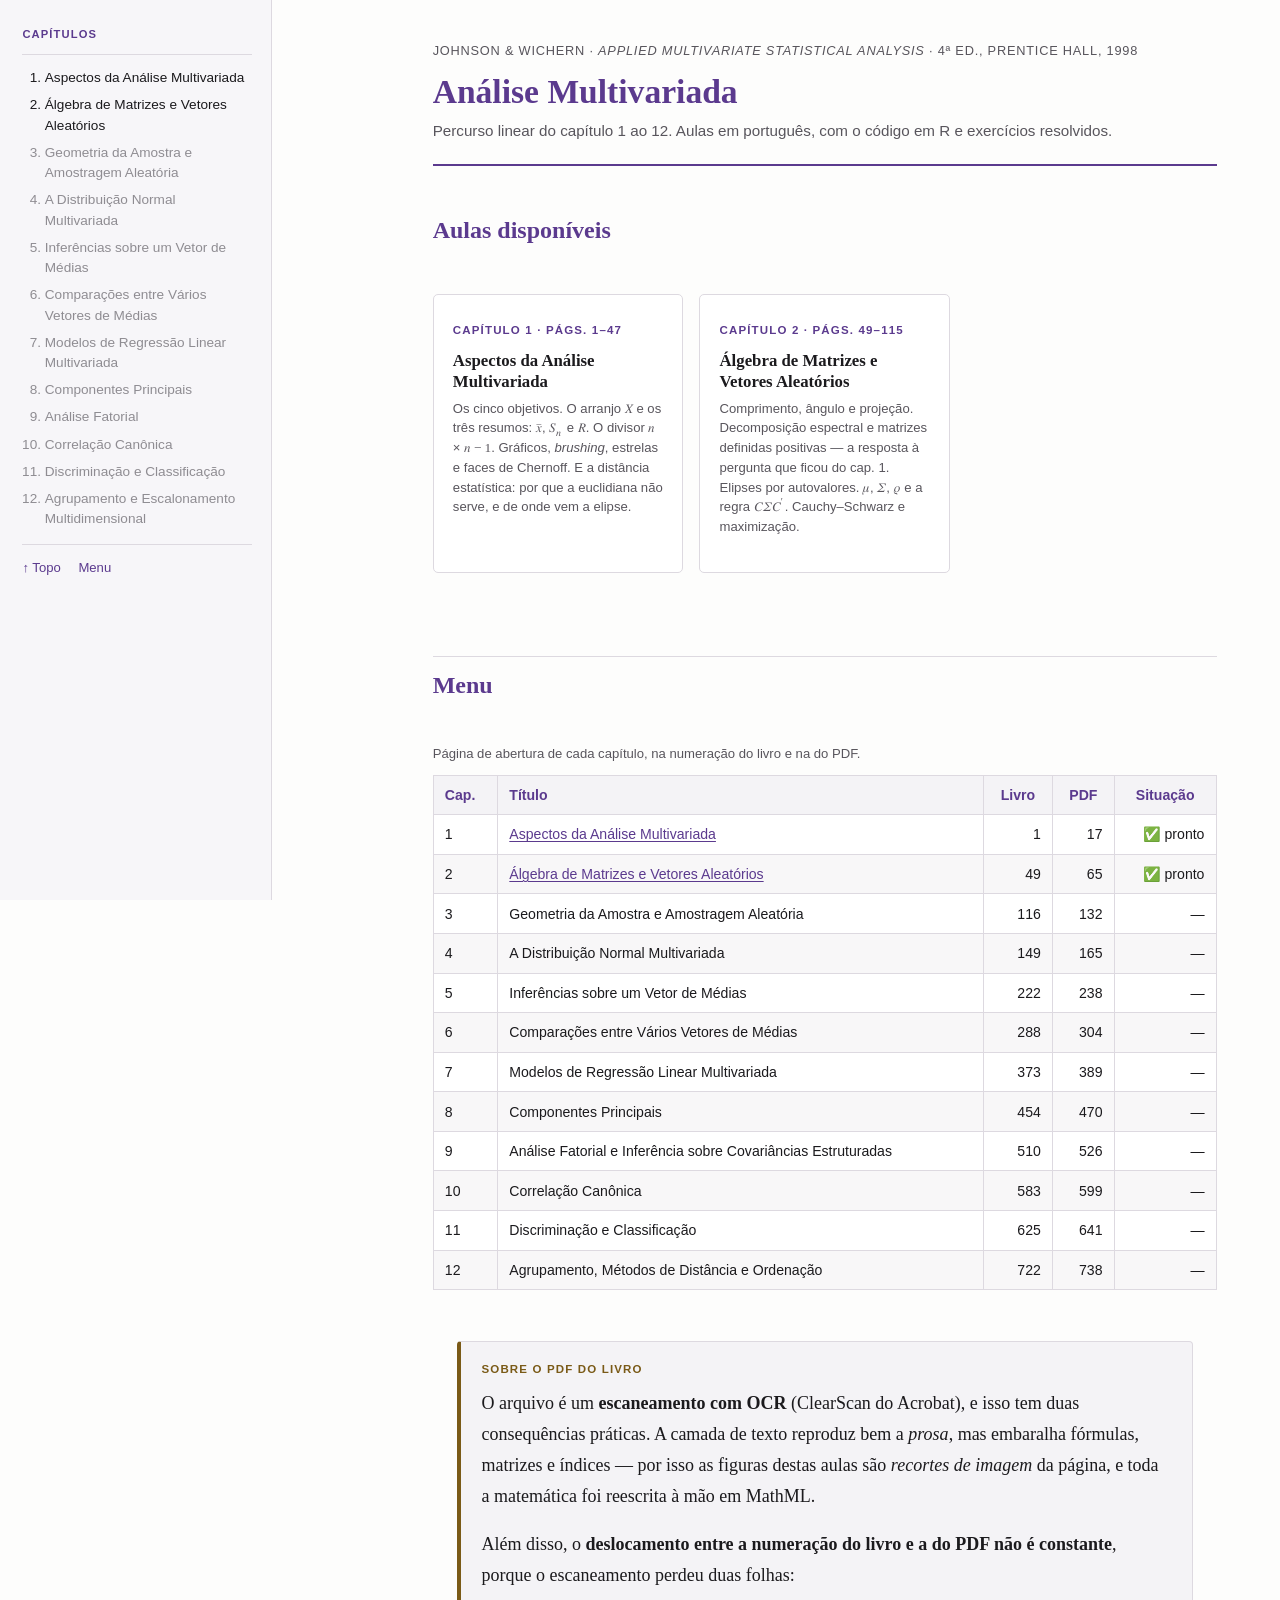
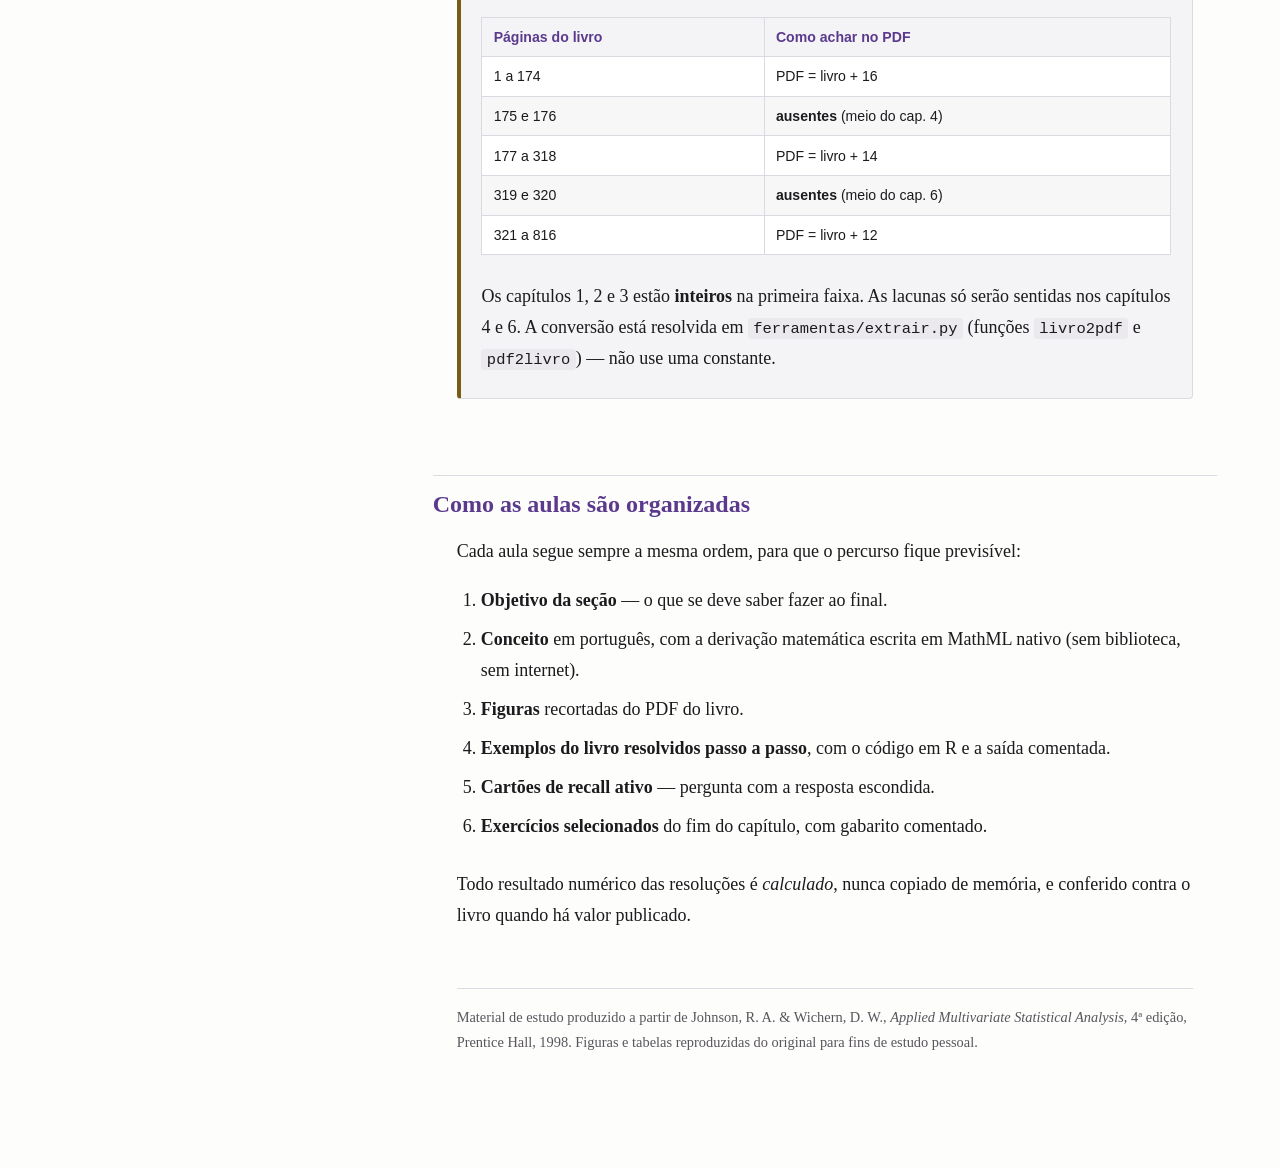
==== estudo/index.html @ 69a0a430 "Caderno de estudo de Análise Multivariada: capítulos 1 e 2 Johnson & Wichern, Applied Multivariate S" ====
<!DOCTYPE html>
<html lang="pt-BR">
<head>
<meta charset="utf-8">
<meta name="viewport" content="width=device-width, initial-scale=1">
<!-- Caderno de estudo pessoal: reproduz figuras de obra protegida
     (Johnson & Wichern, Prentice Hall) para uso próprio. Fora dos buscadores. -->
<meta name="robots" content="noindex, nofollow">
<title>Análise Multivariada — percurso de estudo</title>
<link rel="stylesheet" href="assets/tema.css?v=1">
<link rel="stylesheet" href="assets/estilo.css?v=1">
</head>
<body>

<details class="menu-lateral" open>
  <summary>Capítulos</summary>
  <nav class="painel">
    <p class="painel-titulo">Capítulos</p>
    <ol>
      <li><a href="cap01/01-00-aspectos-da-analise-multivariada.html">Aspectos da Análise Multivariada</a></li>
      <li><a href="cap02/02-00-algebra-de-matrizes-e-vetores-aleatorios.html">Álgebra de Matrizes e Vetores Aleatórios</a></li>
      <li class="adiante">Geometria da Amostra e Amostragem Aleatória</li>
      <li class="adiante">A Distribuição Normal Multivariada</li>
      <li class="adiante">Inferências sobre um Vetor de Médias</li>
      <li class="adiante">Comparações entre Vários Vetores de Médias</li>
      <li class="adiante">Modelos de Regressão Linear Multivariada</li>
      <li class="adiante">Componentes Principais</li>
      <li class="adiante">Análise Fatorial</li>
      <li class="adiante">Correlação Canônica</li>
      <li class="adiante">Discriminação e Classificação</li>
      <li class="adiante">Agrupamento e Escalonamento Multidimensional</li>
    </ol>
    <p class="extras">
      <a href="#topo">↑ Topo</a>
      <a href="#menu">Menu</a>
    </p>
  </nav>
</details>

<div class="pagina" id="topo">

<header class="topo">
  <p class="migalha">Johnson &amp; Wichern · <em>Applied Multivariate Statistical Analysis</em> · 4ª ed., Prentice Hall, 1998</p>
  <h1>Análise Multivariada</h1>
  <p class="subtitulo">Percurso linear do capítulo 1 ao 12. Aulas em português, com o código em R e exercícios resolvidos.</p>
</header>


<h2>Aulas disponíveis</h2>

<div class="cartoes">

  <a class="cartao" href="cap01/01-00-aspectos-da-analise-multivariada.html">
    <span class="cap">Capítulo 1 · págs. 1–47</span>
    <p class="tit">Aspectos da Análise Multivariada</p>
    <p class="desc">Os cinco objetivos. O arranjo <math><mi>X</mi></math> e os três resumos: <math><mover><mi>x</mi><mo>¯</mo></mover></math>, <math><msub><mi>S</mi><mi>n</mi></msub></math> e <math><mi>R</mi></math>. O divisor <math><mi>n</mi></math> × <math><mi>n</mi><mo>−</mo><mn>1</mn></math>. Gráficos, <em class="en">brushing</em>, estrelas e faces de Chernoff. E a distância estatística: por que a euclidiana não serve, e de onde vem a elipse.</p>
  </a>

  <a class="cartao" href="cap02/02-00-algebra-de-matrizes-e-vetores-aleatorios.html">
    <span class="cap">Capítulo 2 · págs. 49–115</span>
    <p class="tit">Álgebra de Matrizes e Vetores Aleatórios</p>
    <p class="desc">Comprimento, ângulo e projeção. Decomposição espectral e matrizes definidas positivas — a resposta à pergunta que ficou do cap. 1. Elipses por autovalores. <math><mi mathvariant="bold">μ</mi></math>, <math><mi mathvariant="bold">Σ</mi></math>, <math><mi mathvariant="bold">ρ</mi></math> e a regra <math><mi>C</mi><mi mathvariant="bold">Σ</mi><msup><mi>C</mi><mo>′</mo></msup></math>. Cauchy–Schwarz e maximização.</p>
  </a>

</div>

<h2 id="menu">Menu</h2>

<div class="rolagem">
<table>
  <caption>Página de abertura de cada capítulo, na numeração do livro e na do PDF.</caption>
  <thead>
    <tr><th>Cap.</th><th class="txt">Título</th><th>Livro</th><th>PDF</th><th>Situação</th></tr>
  </thead>
  <tbody>
    <tr><td>1</td><td class="txt"><a href="cap01/01-00-aspectos-da-analise-multivariada.html">Aspectos da Análise Multivariada</a></td><td>1</td><td>17</td><td>✅ pronto</td></tr>
    <tr><td>2</td><td class="txt"><a href="cap02/02-00-algebra-de-matrizes-e-vetores-aleatorios.html">Álgebra de Matrizes e Vetores Aleatórios</a></td><td>49</td><td>65</td><td>✅ pronto</td></tr>
    <tr><td>3</td><td class="txt">Geometria da Amostra e Amostragem Aleatória</td><td>116</td><td>132</td><td>—</td></tr>
    <tr><td>4</td><td class="txt">A Distribuição Normal Multivariada</td><td>149</td><td>165</td><td>—</td></tr>
    <tr><td>5</td><td class="txt">Inferências sobre um Vetor de Médias</td><td>222</td><td>238</td><td>—</td></tr>
    <tr><td>6</td><td class="txt">Comparações entre Vários Vetores de Médias</td><td>288</td><td>304</td><td>—</td></tr>
    <tr><td>7</td><td class="txt">Modelos de Regressão Linear Multivariada</td><td>373</td><td>389</td><td>—</td></tr>
    <tr><td>8</td><td class="txt">Componentes Principais</td><td>454</td><td>470</td><td>—</td></tr>
    <tr><td>9</td><td class="txt">Análise Fatorial e Inferência sobre Covariâncias Estruturadas</td><td>510</td><td>526</td><td>—</td></tr>
    <tr><td>10</td><td class="txt">Correlação Canônica</td><td>583</td><td>599</td><td>—</td></tr>
    <tr><td>11</td><td class="txt">Discriminação e Classificação</td><td>625</td><td>641</td><td>—</td></tr>
    <tr><td>12</td><td class="txt">Agrupamento, Métodos de Distância e Ordenação</td><td>722</td><td>738</td><td>—</td></tr>
  </tbody>
</table>
</div>

<div class="caixa aviso">
  <span class="rotulo">Sobre o PDF do livro</span>
  <p>O arquivo é um <strong>escaneamento com OCR</strong> (ClearScan do Acrobat), e isso tem duas consequências práticas. A camada de texto reproduz bem a <em>prosa</em>, mas embaralha fórmulas, matrizes e índices — por isso as figuras destas aulas são <em>recortes de imagem</em> da página, e toda a matemática foi reescrita à mão em MathML.</p>
  <p>Além disso, o <strong>deslocamento entre a numeração do livro e a do PDF não é constante</strong>, porque o escaneamento perdeu duas folhas:</p>
  <div class="rolagem">
  <table>
    <thead><tr><th class="txt">Páginas do livro</th><th class="txt">Como achar no PDF</th></tr></thead>
    <tbody>
      <tr><td class="txt">1 a 174</td><td class="txt">PDF = livro + 16</td></tr>
      <tr><td class="txt">175 e 176</td><td class="txt"><strong>ausentes</strong> (meio do cap. 4)</td></tr>
      <tr><td class="txt">177 a 318</td><td class="txt">PDF = livro + 14</td></tr>
      <tr><td class="txt">319 e 320</td><td class="txt"><strong>ausentes</strong> (meio do cap. 6)</td></tr>
      <tr><td class="txt">321 a 816</td><td class="txt">PDF = livro + 12</td></tr>
    </tbody>
  </table>
  </div>
  <p>Os capítulos 1, 2 e 3 estão <strong>inteiros</strong> na primeira faixa. As lacunas só serão sentidas nos capítulos 4 e 6. A conversão está resolvida em <code>ferramentas/extrair.py</code> (funções <code>livro2pdf</code> e <code>pdf2livro</code>) — não use uma constante.</p>
</div>

<h2>Como as aulas são organizadas</h2>

<p>Cada aula segue sempre a mesma ordem, para que o percurso fique previsível:</p>

<ol>
  <li><strong>Objetivo da seção</strong> — o que se deve saber fazer ao final.</li>
  <li><strong>Conceito</strong> em português, com a derivação matemática escrita em MathML nativo (sem biblioteca, sem internet).</li>
  <li><strong>Figuras</strong> recortadas do PDF do livro.</li>
  <li><strong>Exemplos do livro resolvidos passo a passo</strong>, com o código em R e a saída comentada.</li>
  <li><strong>Cartões de recall ativo</strong> — pergunta com a resposta escondida.</li>
  <li><strong>Exercícios selecionados</strong> do fim do capítulo, com gabarito comentado.</li>
</ol>

<p>Todo resultado numérico das resoluções é <em>calculado</em>, nunca copiado de memória, e conferido contra o livro quando há valor publicado.</p>


<div class="nota">
  <p>Material de estudo produzido a partir de Johnson, R. A. &amp; Wichern, D. W., <em>Applied Multivariate Statistical Analysis</em>, 4ª edição, Prentice Hall, 1998. Figuras e tabelas reproduzidas do original para fins de estudo pessoal.</p>
</div>

</div>
<script>
/* Em tela larga a barra lateral fica sempre aberta (o CSS esconde o
   alternador). Abaixo de 62rem ela vira aba: aí começa fechada e fecha
   sozinha ao escolher um link. Nada aqui depende de rede ou biblioteca —
   sem JavaScript a barra apenas fica sempre aberta, que é o estado bom. */
(function () {
  var menu = document.querySelector(".menu-lateral");
  if (!menu) return;

  /* Seções com subtópicos: clicar no título abre a lista e segue o link.
     Só ABRE — para fechar, clique na setinha. É preciso fazer à mão porque
     o navegador dá prioridade ao <a> e não alterna o <details> sozinho.
     Sem JavaScript a setinha continua abrindo e fechando normalmente. */
  menu.querySelectorAll("details.sub > summary > a").forEach(function (a) {
    a.addEventListener("click", function () {
      var d = a.closest("details.sub");
      if (d) d.open = true;
    });
  });

  if (!window.matchMedia) return;
  var estreito = window.matchMedia("(max-width: 62rem)");
  function ajustar() { menu.open = !estreito.matches; }
  ajustar();
  estreito.addEventListener("change", ajustar);
  menu.querySelectorAll(".painel a").forEach(function (a) {
    a.addEventListener("click", function () {
      if (estreito.matches) menu.open = false;
    });
  });
})();
</script>
</body>
</html>
---- estudo/assets/tema.css ----
/* ==========================================================================
   MULTI — tema "roxo-ametista"
   --------------------------------------------------------------------------
   Este arquivo é a ÚNICA fonte de cores, fontes e medidas do projeto.
   `estilo.css` cuida só de estrutura e nunca traz cor literal — sempre
   var(--…) declarada aqui. (Única exceção: a regra @media print, que força
   fundo branco porque papel é branco.)

   REGRA DO TEMA: as superfícies são neutras. O roxo (e as outras cores
   semânticas) aparece só em TIPOGRAFIA e em FILETES — títulos, links,
   rótulos, bordas de destaque. Nenhum fundo tingido de cor.

   Para trocar de tema:
     1. copie este arquivo para assets/temas/<nome>.css
     2. mude os valores lá
     3. troque o href do primeiro <link> das páginas para o novo arquivo
   Nenhuma outra alteração é necessária: estilo.css continua igual.
   ========================================================================== */

:root {
  /* ---- superfícies: cinzas neutros, sem tingimento ---- */
  --fundo:        #fdfdfc;
  --fundo-caixa:  #ffffff;
  --fundo-suave:  #f4f3f6;   /* caixas, cabeçalho de tabela, hover */
  --texto:        #1b1a1d;
  --texto-fraco:  #58555c;
  --linha:        #ddd9e0;

  /* ---- cores semânticas: SÓ em texto e filetes ---- */
  --realce:       #5b3a8e;   /* roxo-ametista — h1, h2, links e destaques */
  --realce-2:     #6c48a3;   /* roxo médio — h3 (subtópicos) */
  --realce-3:     #7c62a0;   /* lavanda-fosco — h4 (rótulos de sub-bloco) */
  --azul:         #1c5566;   /* petróleo — definições e saída do R */
  --verde:        #55771f;   /* verde-oliva — código R / respostas */
  --ambar:        #7a5a17;   /* avisos e armadilhas */

  /* ---- cores de peças específicas ---- */
  --menu-fundo:   #f7f6f9;   /* barra lateral fixa */
  --menu-texto:   #ffffff;   /* texto sobre o alternador do menu (fundo --realce) */
  --fundo-figura: #ffffff;   /* recortes do PDF são digitalizações em branco */

  /* ---- tipografia ---- */
  --serif:  Georgia, "Iowan Old Style", "Palatino Linotype", Palatino, serif;
  --sans:   "Segoe UI", -apple-system, Roboto, "Helvetica Neue", Arial, sans-serif;
  --mono:   "Cascadia Mono", Consolas, "SF Mono", "Liberation Mono", monospace;
  --corpo-tamanho: 18px;
  --corpo-altura:  1.72;

  /* ---- medidas da grade (ver estilo.css) ---- */
  --largura-leitura: 46rem;   /* coluna de prosa */
  --largura-sangria: 10rem;   /* quanto figuras/tabelas avançam para cada lado */
  --largura-menu:    17rem;   /* barra lateral fixa, sempre aberta */
  --desloca-texto:   4.5rem;  /* quanto o bloco de conteúdo anda para a direita
                                 além da barra lateral. Aumente para afastar
                                 mais o texto do menu; 0 = centrado na sobra. */

  /* ---- figuras ---- */
  --figura-largura: 34rem;    /* teto de largura dos recortes do livro */
  --figura-altura:  52vh;     /* teto de altura, para nenhuma figura dominar a tela */
}

@media (prefers-color-scheme: dark) {
  :root {
    --fundo:        #161517;
    --fundo-caixa:  #1e1d21;
    --fundo-suave:  #262429;
    --texto:        #e6e4e8;
    --texto-fraco:  #a3a0a7;
    --linha:        #37343c;
    --realce:       #bfa3e8;
    --realce-2:     #b295e2;
    --realce-3:     #b0a2c8;
    --azul:         #7fc0d4;
    --verde:        #a9c86a;
    --ambar:        #d9b968;
    --menu-fundo:   #1b1a1e;
    --menu-texto:   #161517;   /* o realce clareia no escuro: texto escuro sobre ele */
    /* --fundo-figura continua branco: as figuras vêm do PDF com fundo branco */
  }
}
---- estudo/assets/estilo.css ----
/* ==========================================================================
   MULTI — Johnson & Wichern, Applied Multivariate Statistical Analysis (4ª ed.)
   Estrutura e layout das páginas de estudo. Offline, sem dependências.

   Cores, fontes e medidas NÃO ficam aqui: estão em `tema.css`, que precisa
   ser carregado antes deste arquivo. Ao acrescentar regras, use sempre
   var(--…) — nunca uma cor literal — para que trocar de tema continue
   sendo trocar um único <link>.
   ========================================================================== */

* { box-sizing: border-box; }

html { scroll-behavior: smooth; }

body {
  margin: 0;
  background: var(--fundo);
  color: var(--texto);
  font-family: var(--serif);
  font-size: var(--corpo-tamanho);
  line-height: var(--corpo-altura);
  -webkit-text-size-adjust: 100%;
}

/* --------------------------------------------------------------- layout --
   Grade de "quebra de coluna": a prosa fica numa largura confortável de
   leitura, mas figuras, tabelas, código e exercícios avançam para as bordas.
   -------------------------------------------------------------------- */

/* Os sufixos -start/-end são obrigatórios: só com eles o atalho
   `grid-column: texto` resolve para texto-start / texto-end. */
.pagina {
  display: grid;
  grid-template-columns:
    /* barra lateral + o deslocamento do conteúdo para a direita */
    [borda-start] calc(var(--largura-menu) + var(--desloca-texto))
    minmax(1.25rem, 1fr)
    [larga-start] minmax(0, var(--largura-sangria))
    [texto-start] minmax(0, var(--largura-leitura)) [texto-end]
    minmax(0, var(--largura-sangria)) [larga-end]
    minmax(1.25rem, 1fr) [borda-end];
  padding: 2.5rem 0 6rem;
}

/* tudo cai na coluna de texto por padrão… */
.pagina > * { grid-column: texto; }

/* …e estes elementos avançam para as bordas.
   Os títulos entram na lista de propósito: assim todos nascem na mesma
   margem esquerda das figuras, tabelas e código, e o filete de cima do h2
   atravessa a página inteira em vez de parar na largura da prosa.
   (h4 fica de fora: é rótulo curto colado no parágrafo que vem logo abaixo.) */
.pagina > .topo,
.pagina > h2,
.pagina > h3,
.pagina > figure,
.pagina > .rolagem,
.pagina > pre,
.pagina > .cartoes,
.pagina > .exercicio,
.pagina > .nav-rodape { grid-column: larga; }

/* Dentro do exercício, a mesma ideia em miniatura: prosa e equações numa
   coluna de leitura; código e tabelas ocupando a caixa inteira. */
.exercicio {
  display: grid;
  grid-template-columns:
    [ex-larga-start ex-texto-start] minmax(0, var(--largura-leitura)) [ex-texto-end]
    minmax(0, 1fr) [ex-larga-end];
}

.exercicio > * { grid-column: ex-texto; }
.exercicio > pre,
.exercicio > .rolagem,
.exercicio > .caixa { grid-column: ex-larga; }

.recall .resposta { max-width: 54rem; }

/* Faixa intermediária: cabe a barra lateral, mas não a sangria inteira.
   A grade reparte o espaço igualmente entre as três colunas centrais, então
   sem este ajuste as duas sangrias de 10rem espremiam a prosa (46rem viravam
   ~30rem numa tela de 1366px). Aqui a sangria encolhe para 1.5rem e a coluna
   de leitura fica inteira. */
@media (min-width: 62.0625rem) and (max-width: 88rem) {
  .pagina {
    grid-template-columns:
      [borda-start] calc(var(--largura-menu) + var(--desloca-texto))
      minmax(0, 1.4fr)                      /* sobra maior à esquerda… */
      [larga-start] minmax(0, 1.5rem)
      [texto-start] minmax(0, var(--largura-leitura)) [texto-end]
      minmax(0, 1.5rem) [larga-end]
      minmax(1.25rem, 1fr) [borda-end];     /* …do que à direita */
  }
}

/* Abaixo de 62rem não cabe barra lateral fixa: a página vira uma coluna só e
   o menu volta a ser a aba que abre e fecha (ver bloco do menu abaixo). */
@media (max-width: 62rem) {
  .pagina {
    grid-template-columns: [borda-start larga-start texto-start] minmax(0, 1fr) [texto-end larga-end borda-end];
    padding: 2rem 1.25rem 4rem 3.25rem;   /* a esquerda é da aba lateral */
  }
  .exercicio { display: block; }
}

/* ------------------------------------------------------- barra lateral --
   Em tela larga é uma coluna fixa, sempre aberta, ocupando a altura inteira:
   o índice fica sempre à vista. Abaixo de 62rem ela encolhe de volta para a
   aba vertical que abre e fecha, porque não há espaço para as duas coisas.

   O elemento continua sendo um <details open>: sem JavaScript a barra
   simplesmente já vem aberta, que é o estado desejado.
   -------------------------------------------------------------------- */

.menu-lateral {
  position: fixed;
  left: 0;
  top: 0;
  bottom: 0;
  width: var(--largura-menu);
  z-index: 200;
  background: var(--menu-fundo);
  border-right: 1px solid var(--linha);
  overflow-y: auto;
  overscroll-behavior: contain;
}

/* Em tela larga não há o que alternar: a barra vive aberta. */
.menu-lateral > summary { display: none; }

.menu-lateral .painel {
  padding: 1.6rem 1.2rem 2rem 1.4rem;
  font-family: var(--sans);
  font-size: 0.85rem;
  line-height: 1.5;
}

.painel .painel-titulo {
  font-size: 0.7rem;
  font-weight: 700;
  letter-spacing: 0.1em;
  text-transform: uppercase;
  color: var(--realce);
  margin: 0 0 0.85rem;
  padding-bottom: 0.7rem;
  border-bottom: 1px solid var(--linha);
}

.painel ol { margin: 0; padding-left: 1.4rem; }
.painel li { margin-bottom: 0.42rem; }

.painel a {
  color: var(--texto);
  text-decoration: none;
  border-bottom: 1px solid transparent;
}

.painel a:hover {
  color: var(--realce);
  border-bottom-color: var(--realce);
}

/* Capítulos ainda não escritos: aparecem na lista, mas apagados e sem link. */
.painel .adiante { color: var(--texto-fraco); opacity: 0.65; }

/* ---- seções com subtópicos ----
   `<details class="sub">` dentro do <li>: nasce fechado e só abre quando o
   usuário clica. Clicar no título abre a lista E salta para a seção — as
   duas coisas, sem JavaScript nenhum. */
.painel details.sub > summary {
  list-style: none;
  cursor: pointer;
  display: flex;
  gap: 0.35rem;
  align-items: baseline;
}

.painel details.sub > summary::-webkit-details-marker { display: none; }
.painel details.sub > summary::marker { content: ""; }

.painel details.sub > summary::before {
  content: "▸";
  color: var(--realce);
  font-size: 0.72em;
  flex: 0 0 auto;
  line-height: 1.7;
}

.painel details.sub[open] > summary::before { content: "▾"; }
.painel details.sub > summary:hover::before { color: var(--realce-2); }

.painel .subitens {
  list-style: none;
  margin: 0.4rem 0 0.55rem;
  padding-left: 0.85rem;
  margin-left: 0.15rem;
  border-left: 1px solid var(--linha);
  font-size: 0.94em;
}

.painel .subitens li { margin-bottom: 0.32rem; }
.painel .subitens a { color: var(--texto-fraco); }
.painel .subitens a:hover { color: var(--realce); border-bottom-color: var(--realce); }
.painel .subitens math { font-size: 1em; }

.painel .extras {
  margin: 0.9rem 0 0;
  padding-top: 0.8rem;
  border-top: 1px solid var(--linha);
  display: flex;
  flex-wrap: wrap;
  gap: 0.5rem 1.1rem;
  font-size: 0.82rem;
}

.painel .extras a { color: var(--realce); }

/* ---- tela estreita: volta a ser a aba que abre e fecha ---- */
@media (max-width: 62rem) {
  .menu-lateral {
    top: 50%;
    bottom: auto;
    width: auto;
    transform: translateY(-50%);
    background: none;
    border-right: none;
    overflow: visible;
  }

  .menu-lateral > summary {
    display: block;
    list-style: none;
    cursor: pointer;
    writing-mode: vertical-rl;
    text-orientation: mixed;
    background: var(--realce);
    color: var(--menu-texto);
    font-family: var(--sans);
    font-size: 0.74rem;
    font-weight: 700;
    letter-spacing: 0.14em;
    text-transform: uppercase;
    padding: 1.3rem 0.6rem;
    border-radius: 0 8px 8px 0;
    box-shadow: 0 2px 14px rgb(0 0 0 / 22%);
    user-select: none;
    transition: padding 0.12s, filter 0.12s;
  }

  .menu-lateral > summary::-webkit-details-marker { display: none; }
  .menu-lateral > summary::marker { content: ""; }
  .menu-lateral > summary:hover { filter: brightness(1.15); padding-right: 0.85rem; }
  .menu-lateral > summary:focus-visible { outline: 2px solid var(--texto); outline-offset: 3px; }
  .menu-lateral > summary::before { content: "☰  "; letter-spacing: 0; }
  .menu-lateral[open] > summary::before { content: "✕  "; }

  .menu-lateral .painel {
    position: absolute;
    left: 100%;
    top: 50%;
    transform: translateY(-50%);
    width: min(23rem, calc(100vw - 4.5rem));
    max-height: 84vh;
    overflow-y: auto;
    overscroll-behavior: contain;
    background: var(--fundo-caixa);
    border: 1px solid var(--linha);
    border-left: none;
    border-radius: 0 10px 10px 0;
    box-shadow: 0 8px 36px rgb(0 0 0 / 28%);
    padding: 1.1rem 1.3rem 1.2rem;
  }
}

@media (max-width: 34rem) {
  .menu-lateral > summary { padding: 1rem 0.5rem; font-size: 0.68rem; }
  .menu-lateral .painel { font-size: 0.85rem; padding: 1rem; }
}

@media print { .menu-lateral { display: none; } }

/* ----------------------------------------------------------- cabeçalho -- */

.topo {
  border-bottom: 2px solid var(--realce);
  padding-bottom: 1.2rem;
  margin-bottom: 1.7rem;   /* curto de propósito: a abertura encosta no título */
}

.migalha {
  font-family: var(--sans);
  font-size: 0.8rem;
  letter-spacing: 0.06em;
  text-transform: uppercase;
  color: var(--texto-fraco);
  margin: 0 0 0.6rem;
}

.migalha a { color: inherit; }

h1 {
  font-size: 2.1rem;
  line-height: 1.2;
  margin: 0 0 0.4rem;
  color: var(--realce);
  font-weight: 700;
}

.subtitulo {
  font-family: var(--sans);
  font-size: 0.95rem;
  color: var(--texto-fraco);
  margin: 0;
}

h2 {
  font-size: 1.5rem;
  margin: 3.2rem 0 1rem;
  padding-top: 0.8rem;
  border-top: 1px solid var(--linha);
  color: var(--realce);
  line-height: 1.3;
}

/* h2 logo depois do cabeçalho (o primeiro título do index): sem filete —
   o traço do .topo já está ali em cima e dois seguidos ficam pesados. */
.pagina > .topo + h2 {
  border-top: none;
  padding-top: 0;
  margin-top: 1.4rem;
}

/* h3 e h4 seguem o h2 na família do roxo, um tom mais claro a cada nível —
   a hierarquia se lê pela cor além do tamanho. */
h3 {
  font-size: 1.18rem;
  margin: 2.2rem 0 0.7rem;
  color: var(--realce-2);
  font-weight: 700;
}

h4 {
  font-family: var(--sans);
  font-size: 0.95rem;
  letter-spacing: 0.03em;
  margin: 1.6rem 0 0.5rem;
  color: var(--realce-3);
  text-transform: uppercase;
}

p { margin: 0 0 1.1rem; }

a { color: var(--realce); text-decoration-thickness: 1px; text-underline-offset: 2px; }

strong { font-weight: 700; }

em.en {
  font-style: italic;
  color: var(--texto-fraco);
}

ul, ol { margin: 0 0 1.2rem; padding-left: 1.5rem; }
li { margin-bottom: 0.5rem; }

/* --------------------------------------------------------------- caixas -- */

/* Fundo neutro para todas: quem carrega a semântica é o filete da esquerda e
   a cor do rótulo, nunca o fundo (ver a regra do tema em tema.css). */
.caixa {
  background: var(--fundo-suave);
  border: 1px solid var(--linha);
  border-left: 4px solid var(--linha);
  border-radius: 4px;
  padding: 1.1rem 1.3rem 0.4rem;
  margin: 1.6rem 0;
}

.caixa > :first-child { margin-top: 0; }

.caixa .rotulo {
  font-family: var(--sans);
  font-size: 0.72rem;
  font-weight: 700;
  letter-spacing: 0.1em;
  text-transform: uppercase;
  display: block;
  margin-bottom: 0.5rem;
}

.objetivo   { border-left-color: var(--realce); }
.objetivo .rotulo { color: var(--realce); }

.definicao  { border-left-color: var(--azul); }
.definicao .rotulo { color: var(--azul); }

.aviso      { border-left-color: var(--ambar); }
.aviso .rotulo { color: var(--ambar); }

.pratica    { border-left-color: var(--verde); }
.pratica .rotulo { color: var(--verde); }

/* ---- abertura da aula ----
   O primeiro .objetivo vem logo depois do cabeçalho e é a continuação dele,
   não um cartão à parte: perde moldura e fundo, ganha um filete que desce do
   título. (O .objetivo do meio da página — a síntese do cap. 2 — continua
   sendo cartão, porque ali ele é mesmo um bloco isolado.) */
/* Ocupa a coluna larga para o filete nascer exatamente onde termina, à
   esquerda, o traço do cabeçalho — os dois formam um canto. Os tópicos ficam
   colados no filete e usam a largura toda, para caber um por linha. */
.pagina > .topo + .objetivo {
  grid-column: larga;
  background: none;
  border: none;
  border-left: 2px solid var(--realce);
  border-radius: 0;
  margin: 0 0 3.2rem;
  padding: 0.1rem 0 0.1rem 1.3rem;
}

.pagina > .topo + .objetivo .rotulo {
  font-size: 0.75rem;
  margin-bottom: 0.7rem;
}

/* Corpo menor que o da prosa: é o que faz cada objetivo caber numa linha só
   na largura cheia. Em tela estreita não cabe e volta a quebrar — é o certo,
   forçar `nowrap` só criaria rolagem horizontal na página inteira. */
.pagina > .topo + .objetivo ul {
  margin-bottom: 0;
  padding-left: 1.05rem;
  font-size: 0.88rem;
  line-height: 1.62;
}

.pagina > .topo + .objetivo li { margin-bottom: 0.3rem; }
.pagina > .topo + .objetivo li::marker { color: var(--realce); }

/* Na faixa intermediária a coluna larga é estreita (a sangria encolheu ali) e
   o objetivo mais longo voltava a quebrar. Como a abertura não tem
   borda do lado direito, deixá-la avançar até a margem não muda o desenho e
   segura um tópico por linha até por volta de 1270px.
   Precisa vir DEPOIS da regra base acima: mesma especificidade, quem estiver
   por último ganha — já perdi tempo com isso uma vez. */
@media (min-width: 62.0625rem) and (max-width: 88rem) {
  .pagina > .topo + .objetivo {
    grid-column: larga-start / borda-end;
    padding-right: 1.25rem;
  }
}

/* ----------------------------------------------------------- matemática -- */

math { font-size: 1.02em; }

math[display="block"] {
  display: block;
  width: max-content;          /* encolhe até o conteúdo, para as margens auto centrarem */
  max-width: 100%;             /* mas nunca estoura a coluna: aí rola no eixo x */
  margin: 1.4rem auto;
  overflow-x: auto;
  overflow-y: hidden;
}

.eq {
  display: flex;
  align-items: center;
  gap: 1rem;
  margin: 1.4rem 0;
}

/* o espaçador espelha a largura do número, para a equação ficar centrada na coluna */
.eq::before {
  content: "";
  flex: 0 0 4.5rem;
}

.eq math[display="block"] { margin: 0 auto; min-width: 0; flex: 1; }

.eq .num {
  font-family: var(--sans);
  font-size: 0.8rem;
  color: var(--texto-fraco);
  white-space: nowrap;
  flex: 0 0 4.5rem;
  text-align: right;
}

/* --------------------------------------------------------------- figuras -- */

figure {
  margin: 2rem 0;
  text-align: center;
}

/* Os dois tetos vêm do tema: --figura-largura segura a largura e
   --figura-altura impede que uma figura alta domine a tela. */
figure img {
  max-width: min(100%, var(--figura-largura));
  max-height: var(--figura-altura);
  width: auto;
  height: auto;
  border: 1px solid var(--linha);
  border-radius: 3px;
  background: var(--fundo-figura);
  padding: 0.6rem;
}

figcaption {
  font-family: var(--sans);
  font-size: 0.82rem;
  color: var(--texto-fraco);
  margin: 0.7rem auto 0;                 /* acompanha a imagem, que é centrada */
  max-width: min(100%, calc(var(--figura-largura) + 6rem));
  line-height: 1.5;
  text-align: left;
}

figcaption b { color: var(--texto); }

/* --------------------------------------------------------------- tabelas -- */

.rolagem { overflow-x: auto; margin: 1.6rem 0; }

table {
  border-collapse: collapse;
  width: 100%;
  font-family: var(--sans);
  font-size: 0.88rem;
  background: var(--fundo-caixa);
}

caption {
  font-family: var(--sans);
  font-size: 0.82rem;
  color: var(--texto-fraco);
  text-align: left;
  padding-bottom: 0.6rem;
}

th, td {
  border: 1px solid var(--linha);
  padding: 0.45rem 0.7rem;
  text-align: right;
}

th {
  background: var(--fundo-suave);
  color: var(--realce);
  font-weight: 700;
  text-align: center;
}

td:first-child, th:first-child { text-align: left; }

/* Coluna de texto no meio de uma tabela numérica: número alinha à direita,
   texto não. Marque a célula com class="txt". */
td.txt, th.txt { text-align: left; }

tbody tr:nth-child(even) td { background: color-mix(in srgb, var(--linha) 22%, transparent); }

/* ---------------------------------------------------------------- código -- */

pre {
  background: var(--fundo-caixa);
  border: 1px solid var(--linha);
  border-left: 4px solid var(--verde);
  border-radius: 4px;
  padding: 1rem 1.1rem;
  overflow-x: auto;
  font-family: var(--mono);
  font-size: 0.82rem;
  line-height: 1.6;
  margin: 1.4rem 0;
}

pre .cmt { color: var(--texto-fraco); font-style: italic; }
pre .out { color: var(--azul); }

code {
  font-family: var(--mono);
  font-size: 0.86em;
  background: color-mix(in srgb, var(--linha) 40%, transparent);
  padding: 0.1em 0.35em;
  border-radius: 3px;
}

pre code { background: none; padding: 0; font-size: inherit; }

/* ----------------------------------------------------- cartões de recall -- */

.recall {
  border: 1px solid var(--linha);
  border-radius: 4px;
  margin: 0.7rem 0;
  background: var(--fundo-caixa);
  overflow: hidden;
}

.recall > summary {
  cursor: pointer;
  padding: 0.85rem 1.1rem;
  font-family: var(--sans);
  font-size: 0.95rem;
  font-weight: 600;
  list-style: none;
  display: flex;
  gap: 0.7rem;
  align-items: baseline;
}

.recall > summary::-webkit-details-marker { display: none; }

.recall > summary::before {
  content: "?";
  font-weight: 700;
  color: var(--realce);
  flex: 0 0 auto;
}

.recall[open] > summary::before { content: "!"; color: var(--verde); }

.recall > summary:hover { background: var(--fundo-suave); }

.resposta {
  padding: 0.3rem 1.1rem 0.6rem 2.4rem;
  border-top: 1px solid var(--linha);
  font-size: 0.97rem;
}

.resposta > :first-child { margin-top: 0.8rem; }

/* ------------------------------------------------------------ exercícios -- */

.exercicio {
  border: 1px solid var(--linha);
  border-radius: 4px;
  padding: 1.2rem 1.4rem 0.5rem;
  margin: 1.8rem 0;
  background: var(--fundo-caixa);
}

.exercicio > h3 {
  margin-top: 0;
  font-family: var(--sans);
  font-size: 1rem;
  color: var(--realce);
}

.enunciado {
  font-size: 0.95rem;
  color: var(--texto-fraco);
  border-left: 3px solid var(--linha);
  padding-left: 1rem;
  margin-bottom: 1.2rem;
}

.enunciado > :last-child { margin-bottom: 0; }

/* ------------------------------------------------------------- navegação -- */

.nav-rodape {
  display: flex;
  justify-content: space-between;
  gap: 1rem;
  margin-top: 4rem;
  padding-top: 1.5rem;
  border-top: 2px solid var(--realce);
  font-family: var(--sans);
  font-size: 0.9rem;
  flex-wrap: wrap;
}

/* Não existe `.sumario` ("Roteiro da aula"): a barra lateral fica sempre
   aberta e já traz o índice das seções. Não recriar. */

/* -------------------------------------------------------------- índice -- */

.cartoes {
  display: grid;
  grid-template-columns: repeat(auto-fill, minmax(15rem, 1fr));
  gap: 1rem;
  margin: 2rem 0;
}

.cartao {
  display: block;
  border: 1px solid var(--linha);
  border-radius: 5px;
  padding: 1.1rem 1.2rem;
  background: var(--fundo-caixa);
  text-decoration: none;
  color: var(--texto);
  transition: border-color 0.15s, transform 0.15s;
}

.cartao:hover { border-color: var(--realce); transform: translateY(-2px); }

.cartao .cap {
  font-family: var(--sans);
  font-size: 0.72rem;
  letter-spacing: 0.1em;
  text-transform: uppercase;
  color: var(--realce);
  font-weight: 700;
}

.cartao .tit {
  font-size: 1.05rem;
  font-weight: 700;
  margin: 0.35rem 0;
  line-height: 1.3;
}

.cartao .desc {
  font-family: var(--sans);
  font-size: 0.82rem;
  color: var(--texto-fraco);
  line-height: 1.5;
}

.pendente {
  opacity: 0.5;
  border-style: dashed;
  cursor: default;
}

.pendente:hover { border-color: var(--linha); transform: none; }

/* ------------------------------------------------------------- utilidades -- */

.nota {
  font-size: 0.9rem;
  color: var(--texto-fraco);
  border-top: 1px solid var(--linha);
  padding-top: 1rem;
  margin-top: 2.5rem;
}

hr {
  border: none;
  border-top: 1px solid var(--linha);
  margin: 2.5rem 0;
}

@media print {
  body { background: #fff; font-size: 11pt; }   /* papel é branco, independe do tema */
  .recall[open] .resposta, .recall .resposta { display: block; }
  .nav-rodape { display: none; }
  /* sem barra lateral no papel: a coluna reservada a ela some */
  .pagina {
    grid-template-columns: [borda-start larga-start texto-start] minmax(0, 1fr) [texto-end larga-end borda-end];
    padding: 0;
  }
  figure img { max-height: none; }
}

@media (max-width: 34rem) {
  body { font-size: 17px; }
  .pagina { padding: 1.5rem 1rem 4rem; }
  h1 { font-size: 1.7rem; }
  h2 { font-size: 1.3rem; }
}
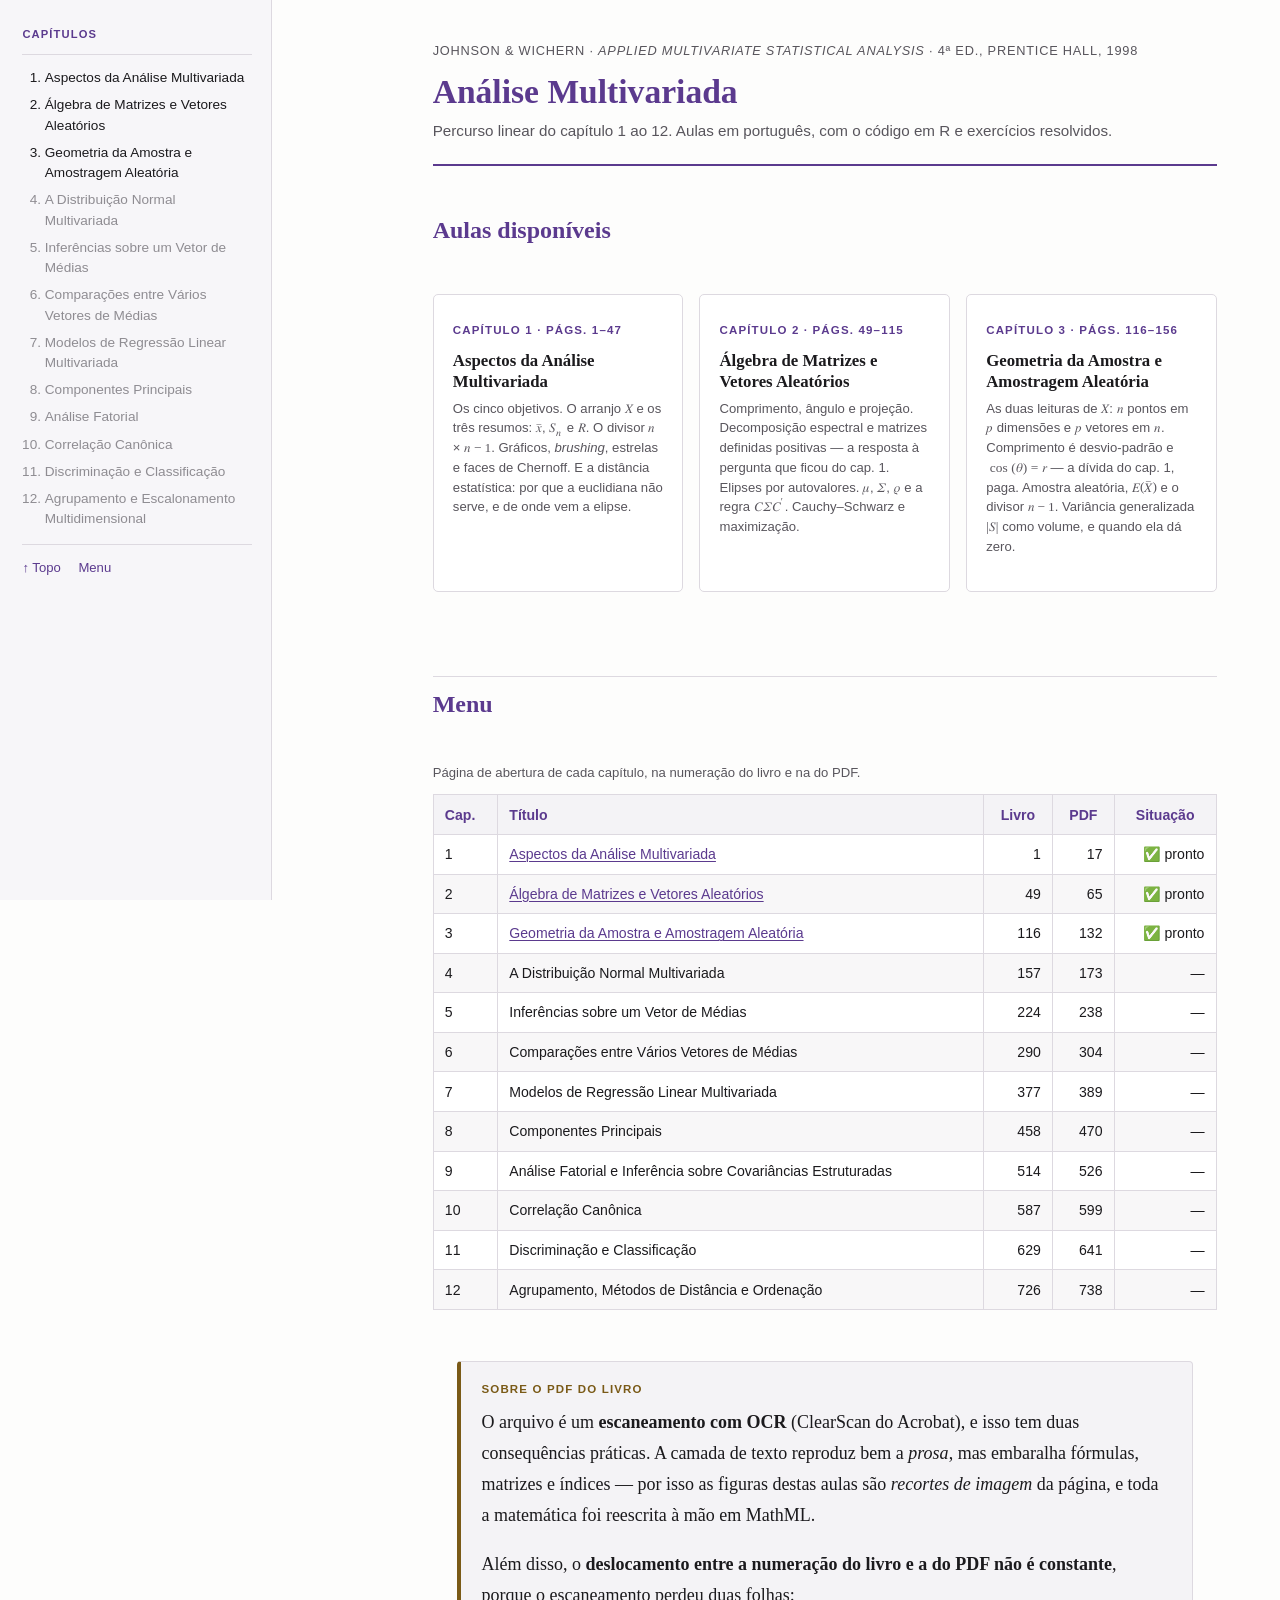
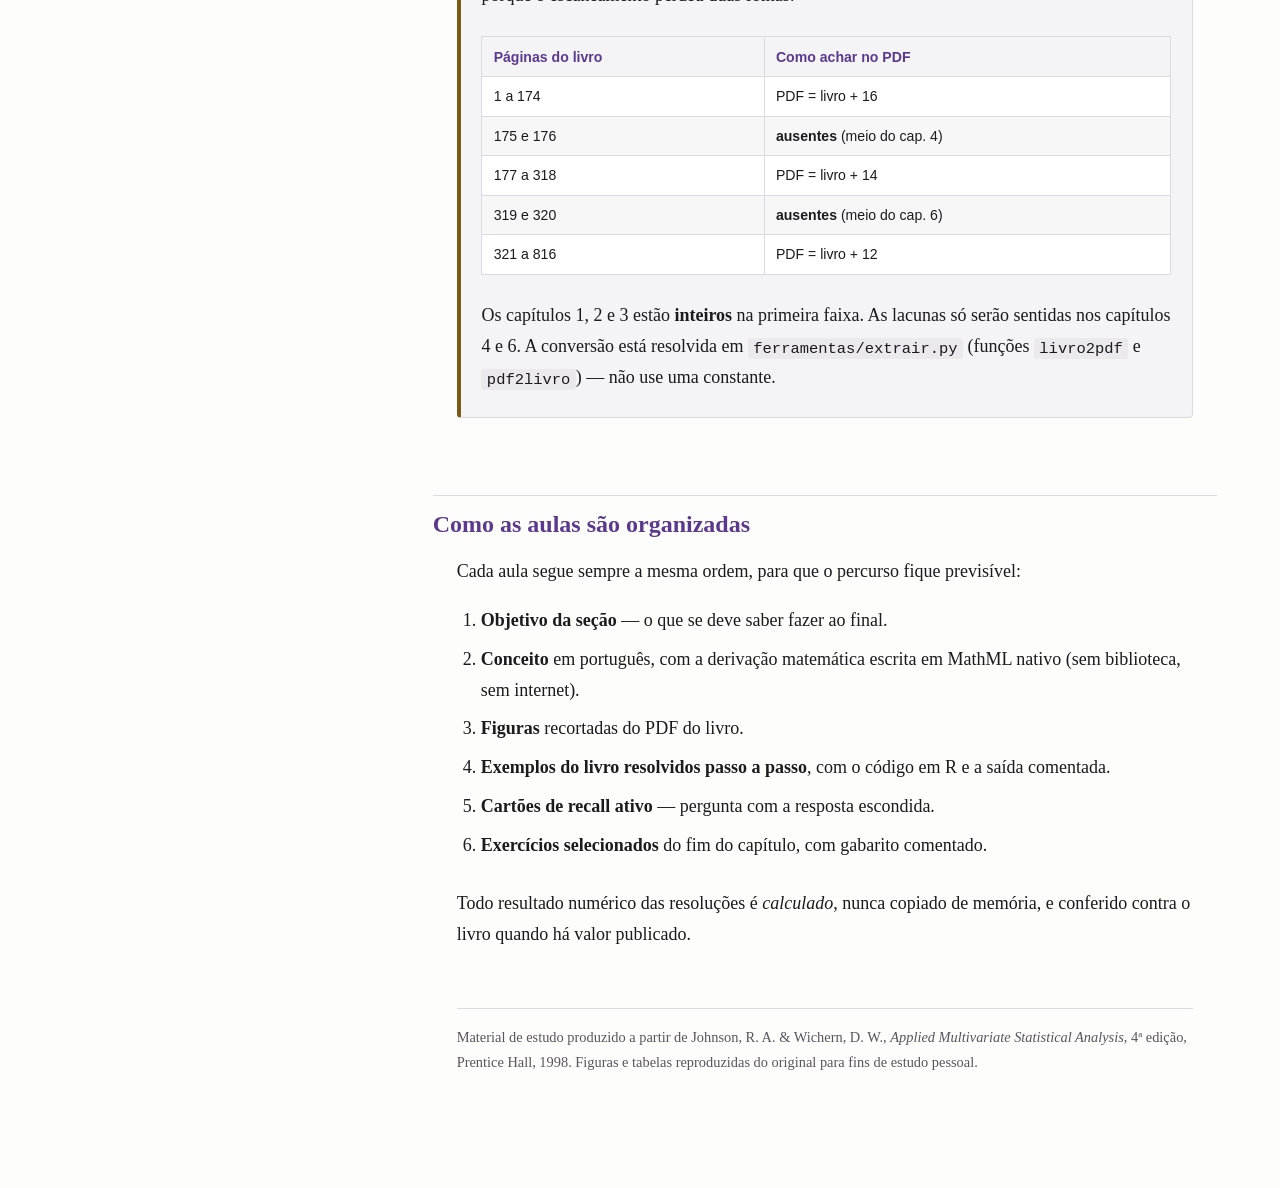
==== commit 1778345e: "Capítulo 3: Geometria da Amostra e Amostragem Aleatória Aula completa do cap. 3 (livro 116–156), com" ====
--- a/estudo/index.html
+++ b/estudo/index.html
@@ -19,7 +19,7 @@
     <ol>
       <li><a href="cap01/01-00-aspectos-da-analise-multivariada.html">Aspectos da Análise Multivariada</a></li>
       <li><a href="cap02/02-00-algebra-de-matrizes-e-vetores-aleatorios.html">Álgebra de Matrizes e Vetores Aleatórios</a></li>
-      <li class="adiante">Geometria da Amostra e Amostragem Aleatória</li>
+      <li><a href="cap03/03-00-geometria-da-amostra-e-amostragem-aleatoria.html">Geometria da Amostra e Amostragem Aleatória</a></li>
       <li class="adiante">A Distribuição Normal Multivariada</li>
       <li class="adiante">Inferências sobre um Vetor de Médias</li>
       <li class="adiante">Comparações entre Vários Vetores de Médias</li>
@@ -62,6 +62,12 @@
     <p class="desc">Comprimento, ângulo e projeção. Decomposição espectral e matrizes definidas positivas — a resposta à pergunta que ficou do cap. 1. Elipses por autovalores. <math><mi mathvariant="bold">μ</mi></math>, <math><mi mathvariant="bold">Σ</mi></math>, <math><mi mathvariant="bold">ρ</mi></math> e a regra <math><mi>C</mi><mi mathvariant="bold">Σ</mi><msup><mi>C</mi><mo>′</mo></msup></math>. Cauchy–Schwarz e maximização.</p>
   </a>
 
+  <a class="cartao" href="cap03/03-00-geometria-da-amostra-e-amostragem-aleatoria.html">
+    <span class="cap">Capítulo 3 · págs. 116–156</span>
+    <p class="tit">Geometria da Amostra e Amostragem Aleatória</p>
+    <p class="desc">As duas leituras de <math><mi>X</mi></math>: <math><mi>n</mi></math> pontos em <math><mi>p</mi></math> dimensões e <math><mi>p</mi></math> vetores em <math><mi>n</mi></math>. Comprimento é desvio-padrão e <math><mo>cos</mo><mo>(</mo><mi>θ</mi><mo>)</mo><mo>=</mo><mi>r</mi></math> — a dívida do cap. 1, paga. Amostra aleatória, <math><mi>E</mi><mo>(</mo><mover><mi mathvariant="bold">X</mi><mo>¯</mo></mover><mo>)</mo></math> e o divisor <math><mi>n</mi><mo>−</mo><mn>1</mn></math>. Variância generalizada <math><mo>|</mo><mi>S</mi><mo>|</mo></math> como volume, e quando ela dá zero.</p>
+  </a>
+
 </div>
 
 <h2 id="menu">Menu</h2>
@@ -75,16 +81,16 @@
   <tbody>
     <tr><td>1</td><td class="txt"><a href="cap01/01-00-aspectos-da-analise-multivariada.html">Aspectos da Análise Multivariada</a></td><td>1</td><td>17</td><td>✅ pronto</td></tr>
     <tr><td>2</td><td class="txt"><a href="cap02/02-00-algebra-de-matrizes-e-vetores-aleatorios.html">Álgebra de Matrizes e Vetores Aleatórios</a></td><td>49</td><td>65</td><td>✅ pronto</td></tr>
-    <tr><td>3</td><td class="txt">Geometria da Amostra e Amostragem Aleatória</td><td>116</td><td>132</td><td>—</td></tr>
-    <tr><td>4</td><td class="txt">A Distribuição Normal Multivariada</td><td>149</td><td>165</td><td>—</td></tr>
-    <tr><td>5</td><td class="txt">Inferências sobre um Vetor de Médias</td><td>222</td><td>238</td><td>—</td></tr>
-    <tr><td>6</td><td class="txt">Comparações entre Vários Vetores de Médias</td><td>288</td><td>304</td><td>—</td></tr>
-    <tr><td>7</td><td class="txt">Modelos de Regressão Linear Multivariada</td><td>373</td><td>389</td><td>—</td></tr>
-    <tr><td>8</td><td class="txt">Componentes Principais</td><td>454</td><td>470</td><td>—</td></tr>
-    <tr><td>9</td><td class="txt">Análise Fatorial e Inferência sobre Covariâncias Estruturadas</td><td>510</td><td>526</td><td>—</td></tr>
-    <tr><td>10</td><td class="txt">Correlação Canônica</td><td>583</td><td>599</td><td>—</td></tr>
-    <tr><td>11</td><td class="txt">Discriminação e Classificação</td><td>625</td><td>641</td><td>—</td></tr>
-    <tr><td>12</td><td class="txt">Agrupamento, Métodos de Distância e Ordenação</td><td>722</td><td>738</td><td>—</td></tr>
+    <tr><td>3</td><td class="txt"><a href="cap03/03-00-geometria-da-amostra-e-amostragem-aleatoria.html">Geometria da Amostra e Amostragem Aleatória</a></td><td>116</td><td>132</td><td>✅ pronto</td></tr>
+    <tr><td>4</td><td class="txt">A Distribuição Normal Multivariada</td><td>157</td><td>173</td><td>—</td></tr>
+    <tr><td>5</td><td class="txt">Inferências sobre um Vetor de Médias</td><td>224</td><td>238</td><td>—</td></tr>
+    <tr><td>6</td><td class="txt">Comparações entre Vários Vetores de Médias</td><td>290</td><td>304</td><td>—</td></tr>
+    <tr><td>7</td><td class="txt">Modelos de Regressão Linear Multivariada</td><td>377</td><td>389</td><td>—</td></tr>
+    <tr><td>8</td><td class="txt">Componentes Principais</td><td>458</td><td>470</td><td>—</td></tr>
+    <tr><td>9</td><td class="txt">Análise Fatorial e Inferência sobre Covariâncias Estruturadas</td><td>514</td><td>526</td><td>—</td></tr>
+    <tr><td>10</td><td class="txt">Correlação Canônica</td><td>587</td><td>599</td><td>—</td></tr>
+    <tr><td>11</td><td class="txt">Discriminação e Classificação</td><td>629</td><td>641</td><td>—</td></tr>
+    <tr><td>12</td><td class="txt">Agrupamento, Métodos de Distância e Ordenação</td><td>726</td><td>738</td><td>—</td></tr>
   </tbody>
 </table>
 </div>
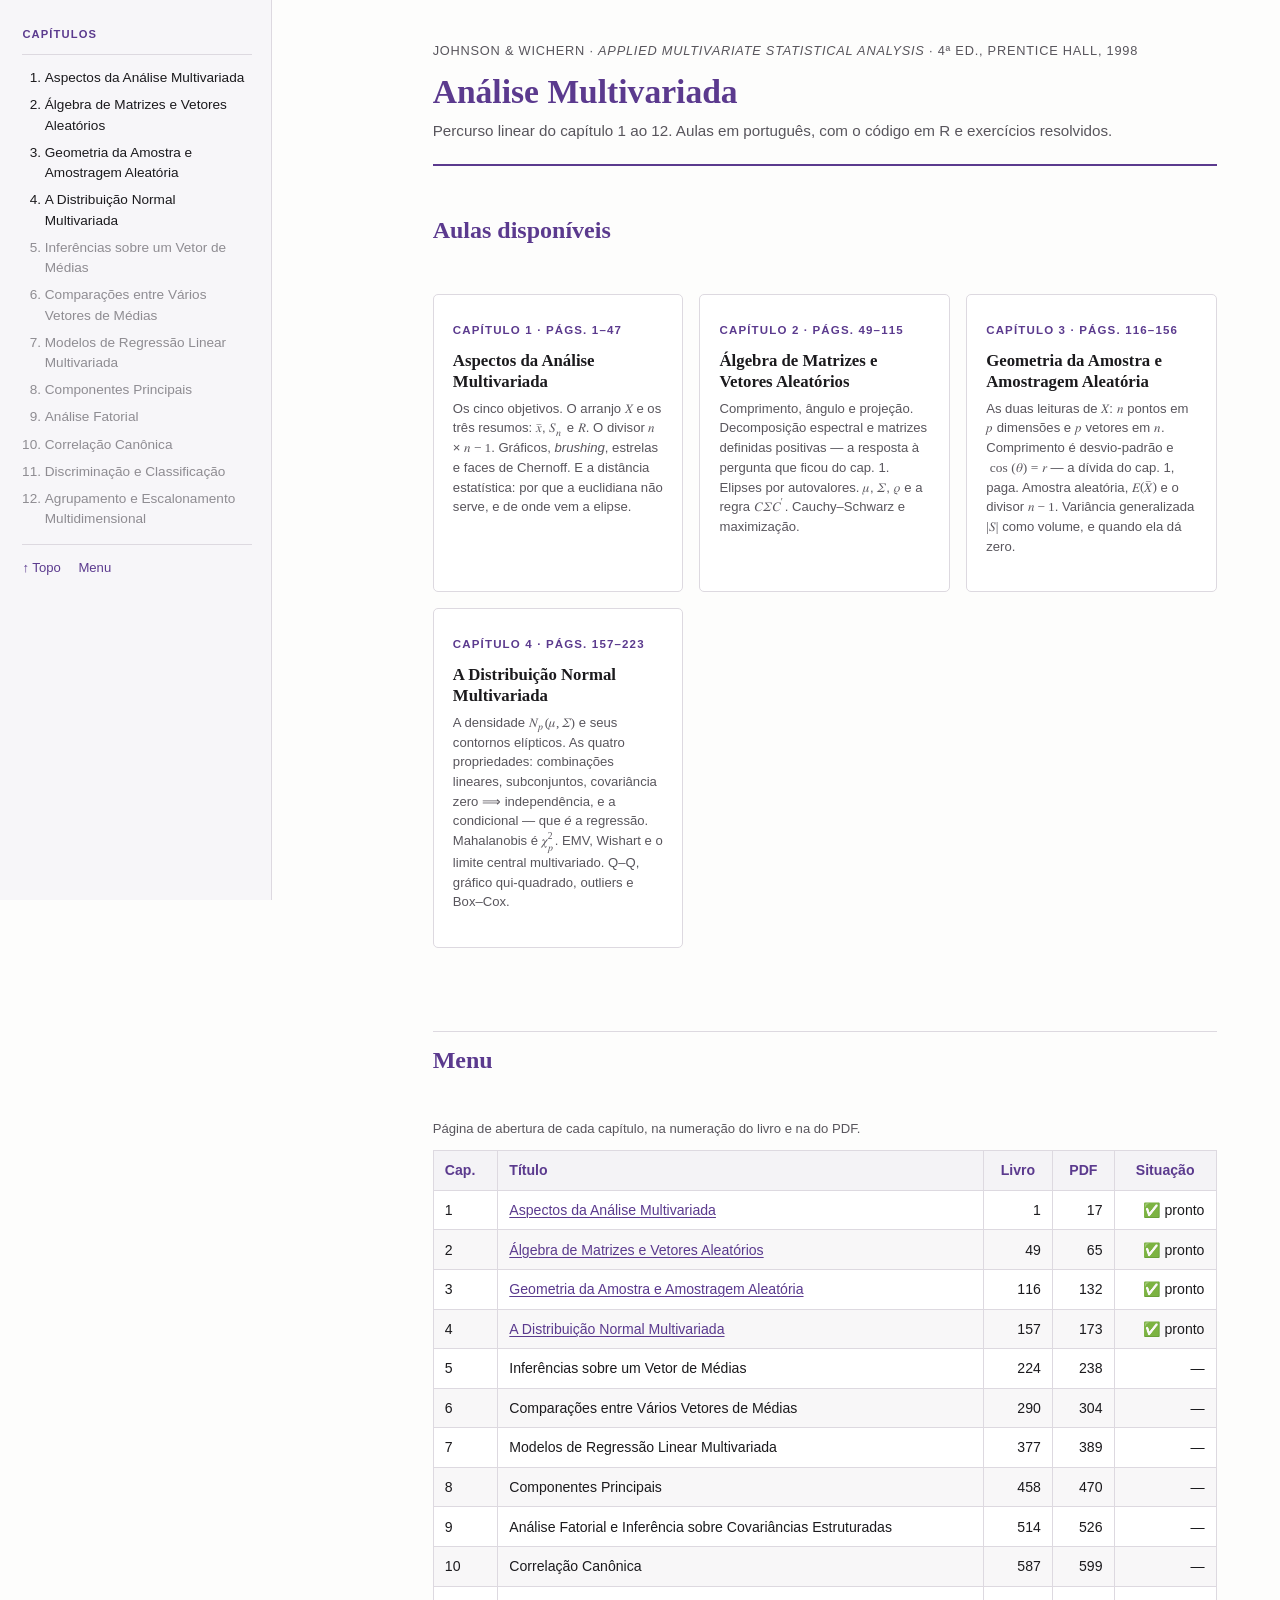
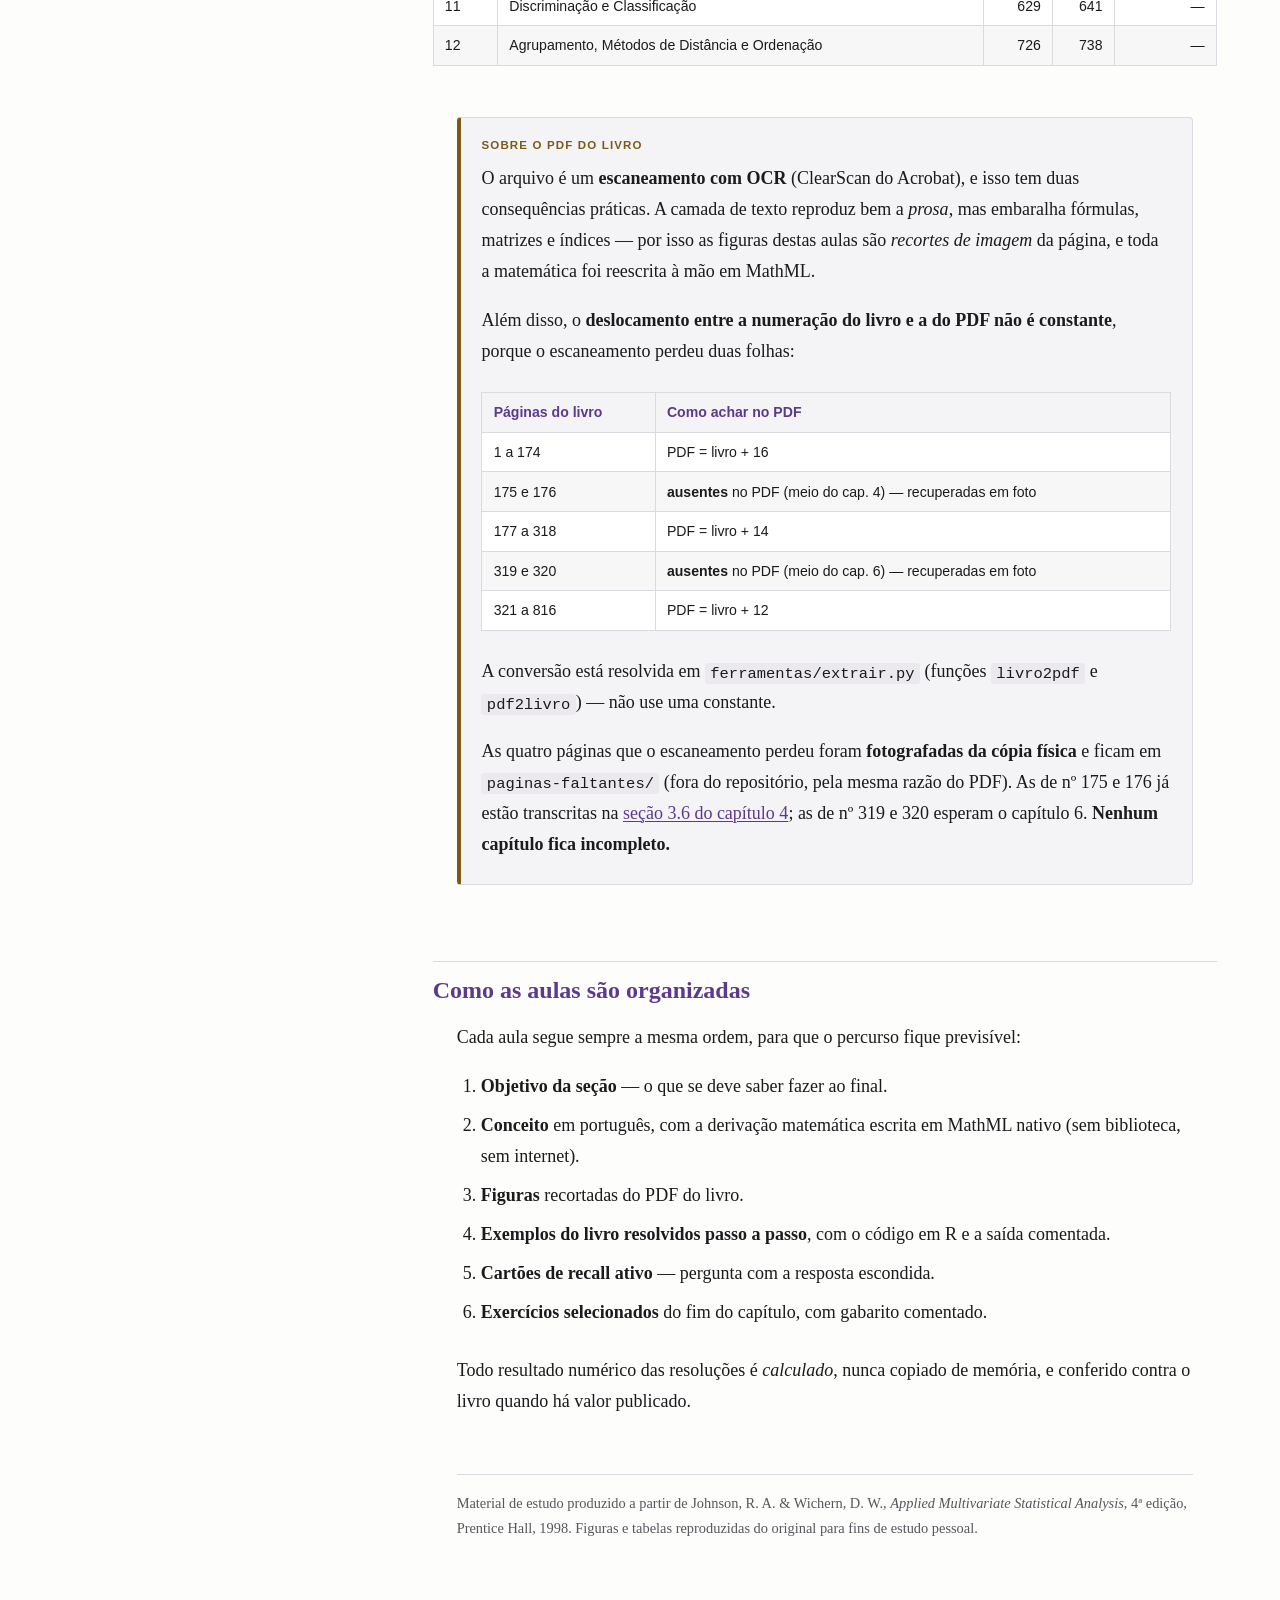
==== commit d7683d5d: "Capítulo 4: A Distribuição Normal Multivariada Aula completa das págs. 157-223: a densidade Np(mu, S" ====
--- a/estudo/index.html
+++ b/estudo/index.html
@@ -20,7 +20,7 @@
       <li><a href="cap01/01-00-aspectos-da-analise-multivariada.html">Aspectos da Análise Multivariada</a></li>
       <li><a href="cap02/02-00-algebra-de-matrizes-e-vetores-aleatorios.html">Álgebra de Matrizes e Vetores Aleatórios</a></li>
       <li><a href="cap03/03-00-geometria-da-amostra-e-amostragem-aleatoria.html">Geometria da Amostra e Amostragem Aleatória</a></li>
-      <li class="adiante">A Distribuição Normal Multivariada</li>
+      <li><a href="cap04/04-00-a-distribuicao-normal-multivariada.html">A Distribuição Normal Multivariada</a></li>
       <li class="adiante">Inferências sobre um Vetor de Médias</li>
       <li class="adiante">Comparações entre Vários Vetores de Médias</li>
       <li class="adiante">Modelos de Regressão Linear Multivariada</li>
@@ -68,6 +68,12 @@
     <p class="desc">As duas leituras de <math><mi>X</mi></math>: <math><mi>n</mi></math> pontos em <math><mi>p</mi></math> dimensões e <math><mi>p</mi></math> vetores em <math><mi>n</mi></math>. Comprimento é desvio-padrão e <math><mo>cos</mo><mo>(</mo><mi>θ</mi><mo>)</mo><mo>=</mo><mi>r</mi></math> — a dívida do cap. 1, paga. Amostra aleatória, <math><mi>E</mi><mo>(</mo><mover><mi mathvariant="bold">X</mi><mo>¯</mo></mover><mo>)</mo></math> e o divisor <math><mi>n</mi><mo>−</mo><mn>1</mn></math>. Variância generalizada <math><mo>|</mo><mi>S</mi><mo>|</mo></math> como volume, e quando ela dá zero.</p>
   </a>
 
+  <a class="cartao" href="cap04/04-00-a-distribuicao-normal-multivariada.html">
+    <span class="cap">Capítulo 4 · págs. 157–223</span>
+    <p class="tit">A Distribuição Normal Multivariada</p>
+    <p class="desc">A densidade <math><msub><mi>N</mi><mi>p</mi></msub><mo>(</mo><mi mathvariant="bold">μ</mi><mo>,</mo><mi mathvariant="bold">Σ</mi><mo>)</mo></math> e seus contornos elípticos. As quatro propriedades: combinações lineares, subconjuntos, covariância zero ⟹ independência, e a condicional — que <em>é</em> a regressão. Mahalanobis é <math><msubsup><mi>χ</mi><mi>p</mi><mn>2</mn></msubsup></math>. EMV, Wishart e o limite central multivariado. Q–Q, gráfico qui-quadrado, outliers e Box–Cox.</p>
+  </a>
+
 </div>
 
 <h2 id="menu">Menu</h2>
@@ -82,7 +88,7 @@
     <tr><td>1</td><td class="txt"><a href="cap01/01-00-aspectos-da-analise-multivariada.html">Aspectos da Análise Multivariada</a></td><td>1</td><td>17</td><td>✅ pronto</td></tr>
     <tr><td>2</td><td class="txt"><a href="cap02/02-00-algebra-de-matrizes-e-vetores-aleatorios.html">Álgebra de Matrizes e Vetores Aleatórios</a></td><td>49</td><td>65</td><td>✅ pronto</td></tr>
     <tr><td>3</td><td class="txt"><a href="cap03/03-00-geometria-da-amostra-e-amostragem-aleatoria.html">Geometria da Amostra e Amostragem Aleatória</a></td><td>116</td><td>132</td><td>✅ pronto</td></tr>
-    <tr><td>4</td><td class="txt">A Distribuição Normal Multivariada</td><td>157</td><td>173</td><td>—</td></tr>
+    <tr><td>4</td><td class="txt"><a href="cap04/04-00-a-distribuicao-normal-multivariada.html">A Distribuição Normal Multivariada</a></td><td>157</td><td>173</td><td>✅ pronto</td></tr>
     <tr><td>5</td><td class="txt">Inferências sobre um Vetor de Médias</td><td>224</td><td>238</td><td>—</td></tr>
     <tr><td>6</td><td class="txt">Comparações entre Vários Vetores de Médias</td><td>290</td><td>304</td><td>—</td></tr>
     <tr><td>7</td><td class="txt">Modelos de Regressão Linear Multivariada</td><td>377</td><td>389</td><td>—</td></tr>
@@ -104,14 +110,15 @@
     <thead><tr><th class="txt">Páginas do livro</th><th class="txt">Como achar no PDF</th></tr></thead>
     <tbody>
       <tr><td class="txt">1 a 174</td><td class="txt">PDF = livro + 16</td></tr>
-      <tr><td class="txt">175 e 176</td><td class="txt"><strong>ausentes</strong> (meio do cap. 4)</td></tr>
+      <tr><td class="txt">175 e 176</td><td class="txt"><strong>ausentes</strong> no PDF (meio do cap. 4) — recuperadas em foto</td></tr>
       <tr><td class="txt">177 a 318</td><td class="txt">PDF = livro + 14</td></tr>
-      <tr><td class="txt">319 e 320</td><td class="txt"><strong>ausentes</strong> (meio do cap. 6)</td></tr>
+      <tr><td class="txt">319 e 320</td><td class="txt"><strong>ausentes</strong> no PDF (meio do cap. 6) — recuperadas em foto</td></tr>
       <tr><td class="txt">321 a 816</td><td class="txt">PDF = livro + 12</td></tr>
     </tbody>
   </table>
   </div>
-  <p>Os capítulos 1, 2 e 3 estão <strong>inteiros</strong> na primeira faixa. As lacunas só serão sentidas nos capítulos 4 e 6. A conversão está resolvida em <code>ferramentas/extrair.py</code> (funções <code>livro2pdf</code> e <code>pdf2livro</code>) — não use uma constante.</p>
+  <p>A conversão está resolvida em <code>ferramentas/extrair.py</code> (funções <code>livro2pdf</code> e <code>pdf2livro</code>) — não use uma constante.</p>
+  <p>As quatro páginas que o escaneamento perdeu foram <strong>fotografadas da cópia física</strong> e ficam em <code>paginas-faltantes/</code> (fora do repositório, pela mesma razão do PDF). As de nº 175 e 176 já estão transcritas na <a href="cap04/04-00-a-distribuicao-normal-multivariada.html#s3-6">seção 3.6 do capítulo 4</a>; as de nº 319 e 320 esperam o capítulo 6. <strong>Nenhum capítulo fica incompleto.</strong></p>
 </div>
 
 <h2>Como as aulas são organizadas</h2>
